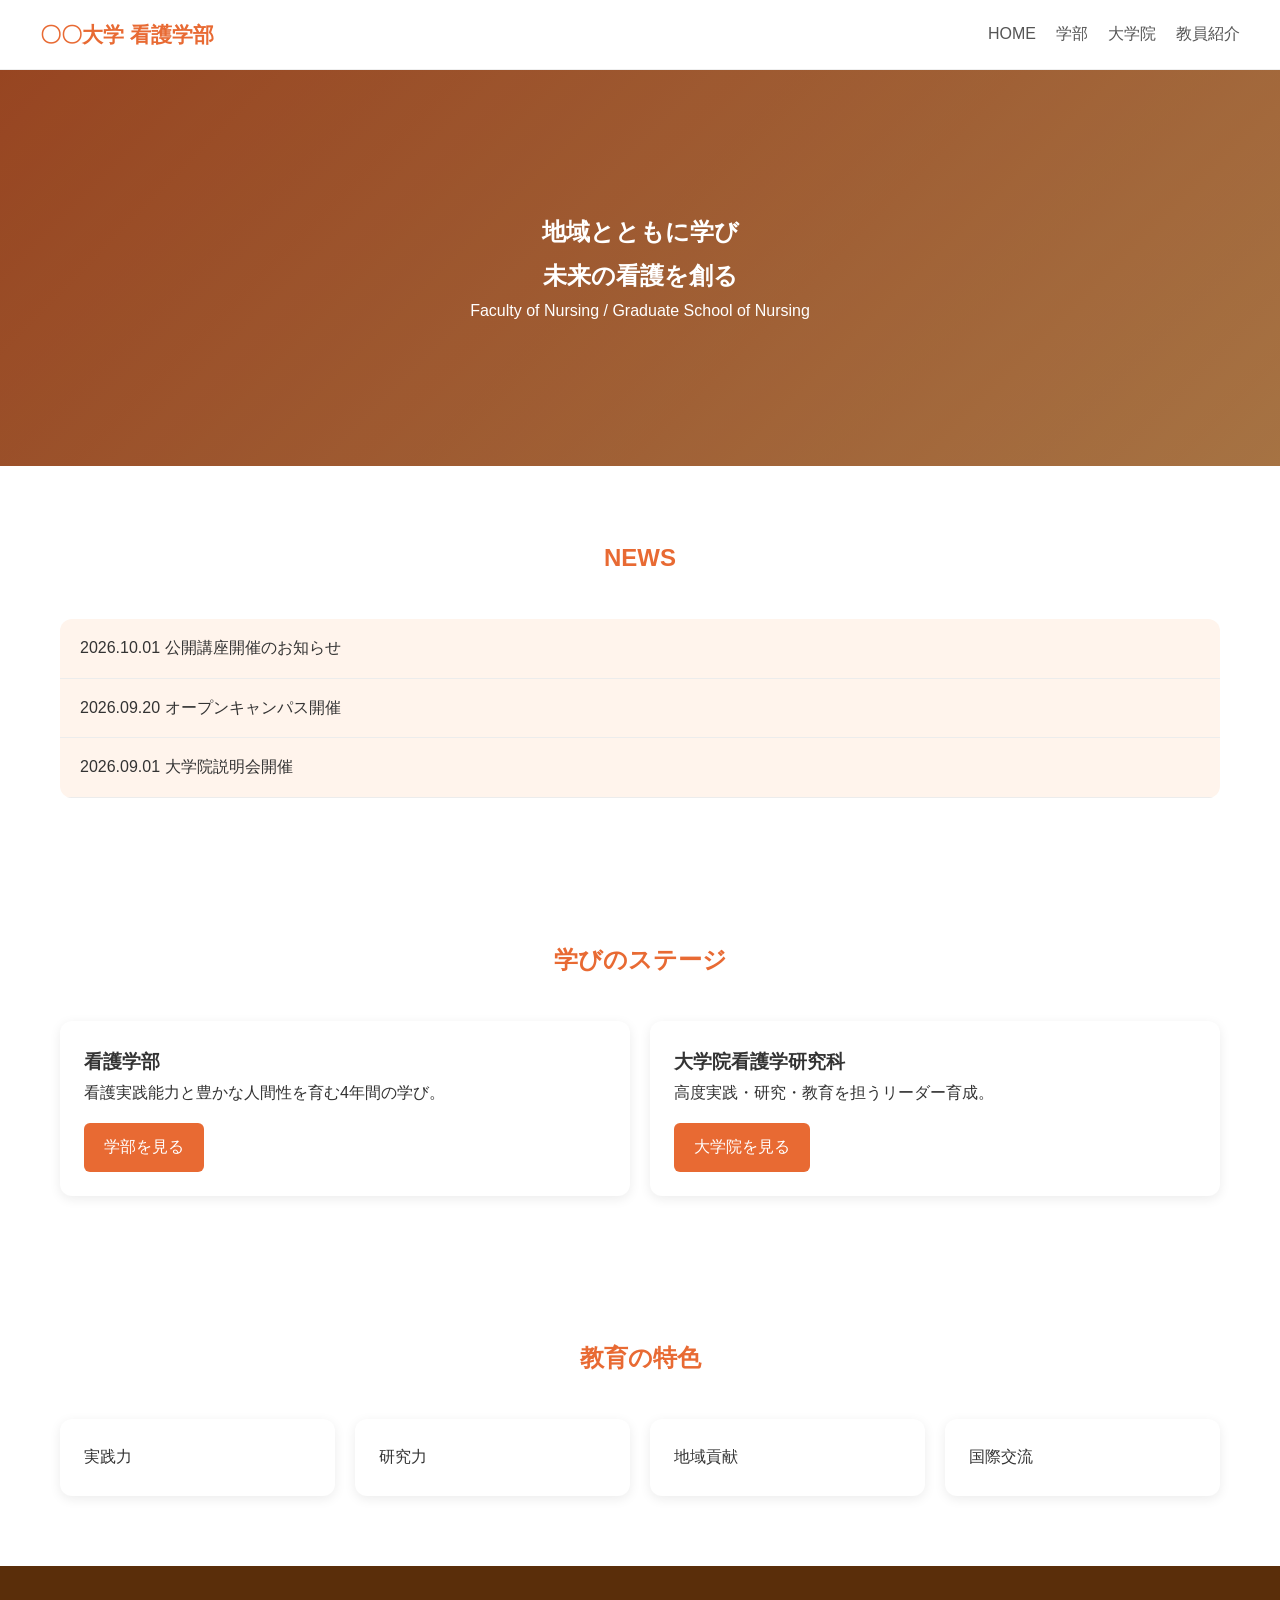
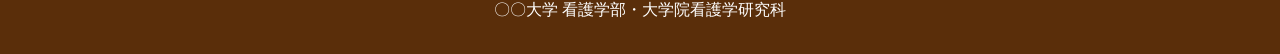
==== index.html @ 76dfa61d "Add files via upload" ====
<!doctype html><html lang="ja"><head><meta charset="utf-8"><meta name="viewport" content="width=device-width,initial-scale=1"><title>看護学部・大学院</title><link rel="stylesheet" href="style.css"></head><body><header><div class="container header-inner"><div class="logo">〇〇大学 看護学部</div><nav><a href="index.html">HOME</a><a href="faculty.html">学部</a><a href="graduate.html">大学院</a><a href="staff.html">教員紹介</a></nav></div></header><section class="hero"><h1>地域とともに学び<br>未来の看護を創る</h1><p>Faculty of Nursing / Graduate School of Nursing</p></section><section class="section"><div class="container"><h2 class="section-title">NEWS</h2><div class="news"><div class="news-item">2026.10.01 公開講座開催のお知らせ</div><div class="news-item">2026.09.20 オープンキャンパス開催</div><div class="news-item">2026.09.01 大学院説明会開催</div></div></div></section><section class="section"><div class="container"><h2 class="section-title">学びのステージ</h2><div class="cards"><div class="card"><h3>看護学部</h3><p>看護実践能力と豊かな人間性を育む4年間の学び。</p><a class="btn" href="faculty.html">学部を見る</a></div><div class="card"><h3>大学院看護学研究科</h3><p>高度実践・研究・教育を担うリーダー育成。</p><a class="btn" href="graduate.html">大学院を見る</a></div></div></div></section><section class="section"><div class="container"><h2 class="section-title">教育の特色</h2><div class="features"><div class="feature">実践力</div><div class="feature">研究力</div><div class="feature">地域貢献</div><div class="feature">国際交流</div></div></div></section><footer>〇〇大学 看護学部・大学院看護学研究科</footer></body></html>
---- style.css ----
:root{--main:#e86a33;--sub:#ff8c42;--light:#fff4ec;--text:#333;}*{margin:0;padding:0;box-sizing:border-box}body{font-family:"Yu Gothic",sans-serif;color:var(--text);line-height:1.8}header{background:#fff;border-bottom:1px solid #eee;position:sticky;top:0}.container{max-width:1200px;margin:auto;padding:0 20px}.header-inner{display:flex;justify-content:space-between;align-items:center;padding:16px 0}.logo{font-size:1.3rem;font-weight:bold;color:var(--main)}nav a{text-decoration:none;color:#555;margin-left:20px}.hero{background:linear-gradient(rgba(0,0,0,.35),rgba(0,0,0,.35)),linear-gradient(135deg,#e86a33,#ffb067);color:#fff;text-align:center;padding:140px 20px}.section{padding:70px 0}.section-title{text-align:center;margin-bottom:40px;color:var(--main)}.news{background:var(--light);border-radius:12px;overflow:hidden}.news-item{padding:15px 20px;border-bottom:1px solid #ececec}.cards,.staff-grid,.features{display:grid;gap:20px}.cards{grid-template-columns:repeat(auto-fit,minmax(280px,1fr))}.features{grid-template-columns:repeat(auto-fit,minmax(220px,1fr))}.card,.staff-card,.feature,.content-box{background:#fff;border-radius:12px;box-shadow:0 3px 12px rgba(0,0,0,.08);padding:24px}.btn{display:inline-block;background:var(--main);color:#fff;text-decoration:none;padding:10px 20px;border-radius:6px;margin-top:15px}.page-header{background:var(--main);color:#fff;text-align:center;padding:80px 20px}.staff-grid{grid-template-columns:repeat(auto-fit,minmax(240px,1fr))}footer{background:#5a2e0a;color:#fff;text-align:center;padding:30px}@media(max-width:768px){.header-inner{flex-direction:column}nav{margin-top:10px}.hero h1{font-size:2rem}}
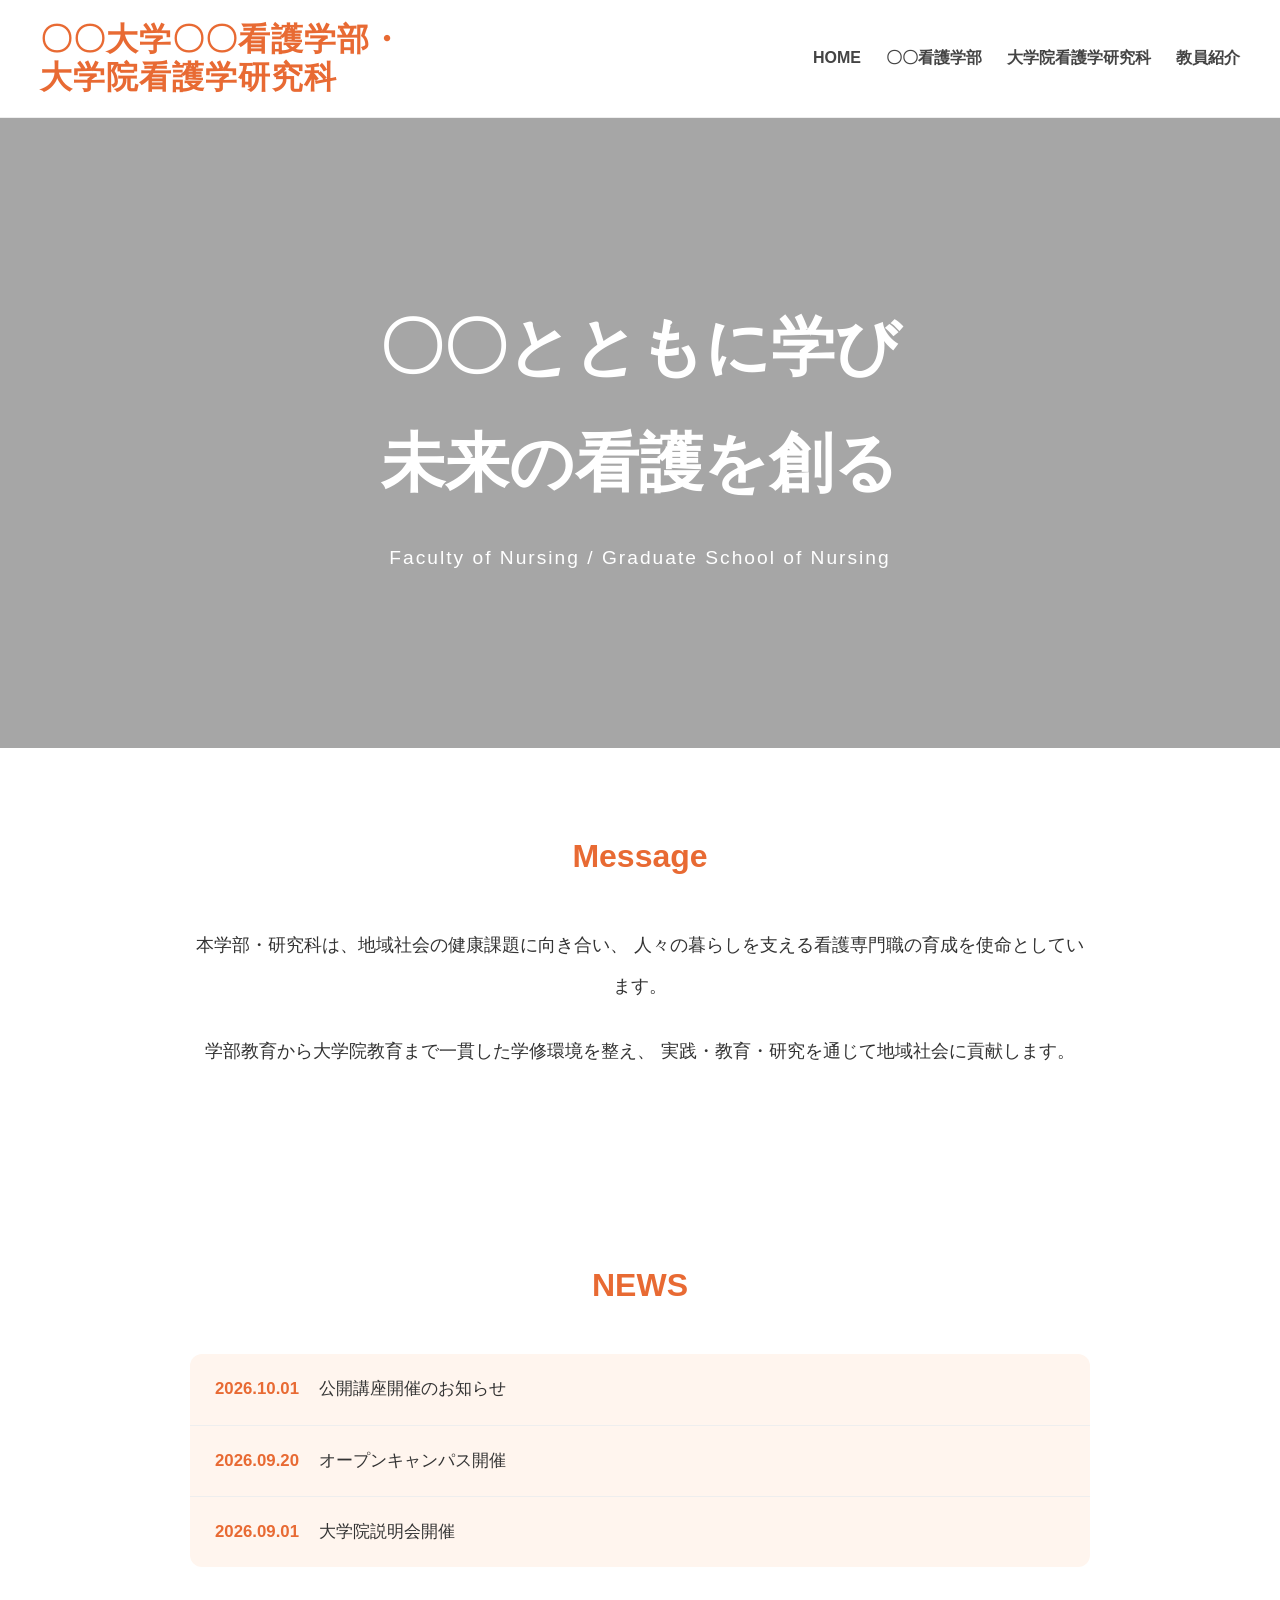
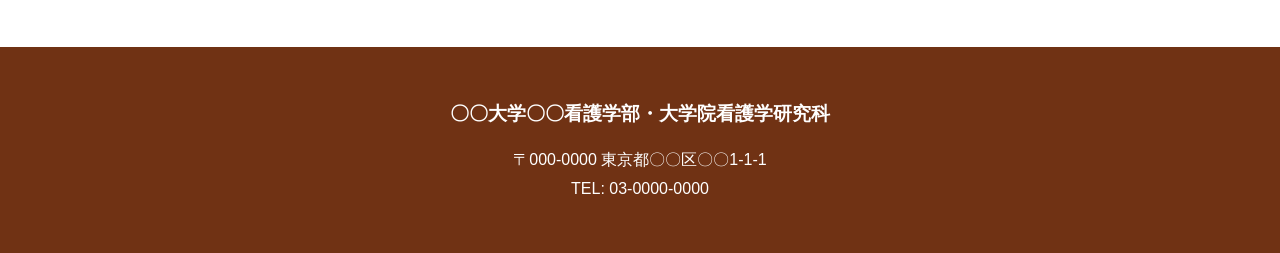
==== commit 8cf9e60c: "Update index.html" ====
--- a/index.html
+++ b/index.html
@@ -1 +1,146 @@
-<!doctype html><html lang="ja"><head><meta charset="utf-8"><meta name="viewport" content="width=device-width,initial-scale=1"><title>看護学部・大学院</title><link rel="stylesheet" href="style.css"></head><body><header><div class="container header-inner"><div class="logo">〇〇大学 看護学部</div><nav><a href="index.html">HOME</a><a href="faculty.html">学部</a><a href="graduate.html">大学院</a><a href="staff.html">教員紹介</a></nav></div></header><section class="hero"><h1>地域とともに学び<br>未来の看護を創る</h1><p>Faculty of Nursing / Graduate School of Nursing</p></section><section class="section"><div class="container"><h2 class="section-title">NEWS</h2><div class="news"><div class="news-item">2026.10.01 公開講座開催のお知らせ</div><div class="news-item">2026.09.20 オープンキャンパス開催</div><div class="news-item">2026.09.01 大学院説明会開催</div></div></div></section><section class="section"><div class="container"><h2 class="section-title">学びのステージ</h2><div class="cards"><div class="card"><h3>看護学部</h3><p>看護実践能力と豊かな人間性を育む4年間の学び。</p><a class="btn" href="faculty.html">学部を見る</a></div><div class="card"><h3>大学院看護学研究科</h3><p>高度実践・研究・教育を担うリーダー育成。</p><a class="btn" href="graduate.html">大学院を見る</a></div></div></div></section><section class="section"><div class="container"><h2 class="section-title">教育の特色</h2><div class="features"><div class="feature">実践力</div><div class="feature">研究力</div><div class="feature">地域貢献</div><div class="feature">国際交流</div></div></div></section><footer>〇〇大学 看護学部・大学院看護学研究科</footer></body></html>+<!doctype html>
+<html lang="ja">
+
+<head>
+<meta charset="utf-8">
+<meta name="viewport" content="width=device-width,initial-scale=1">
+
+<title>〇〇大学〇〇看護学部・大学院看護学研究科</title>
+
+<link rel="stylesheet" href="style.css">
+
+</head>
+
+<body>
+
+<header>
+
+<div class="container header-inner">
+
+<div class="logo">
+〇〇大学〇〇看護学部・<br>
+大学院看護学研究科
+</div>
+
+<nav>
+
+<a href="index.html">HOME</a>
+
+<a href="faculty.html">
+〇〇看護学部
+</a>
+
+<a href="graduate.html">
+大学院看護学研究科
+</a>
+
+<a href="staff.html">
+教員紹介
+</a>
+
+</nav>
+
+</div>
+
+</header>
+
+<section class="hero">
+
+<div class="hero-inner">
+
+<h1>
+〇〇とともに学び<br>
+未来の看護を創る
+</h1>
+
+<p>
+Faculty of Nursing / Graduate School of Nursing
+</p>
+
+</div>
+
+</section>
+
+<section class="section">
+
+<div class="container">
+
+<h2 class="section-title">
+Message
+</h2>
+
+<div class="message">
+
+<p>
+
+本学部・研究科は、地域社会の健康課題に向き合い、
+人々の暮らしを支える看護専門職の育成を使命としています。
+
+</p>
+
+<p>
+
+学部教育から大学院教育まで一貫した学修環境を整え、
+実践・教育・研究を通じて地域社会に貢献します。
+
+</p>
+
+</div>
+
+</div>
+
+</section>
+
+<section class="section">
+
+<div class="container">
+
+<h2 class="section-title">
+NEWS
+</h2>
+
+<div class="news">
+
+<div class="news-item">
+<span class="news-date">2026.10.01</span>
+公開講座開催のお知らせ
+</div>
+
+<div class="news-item">
+<span class="news-date">2026.09.20</span>
+オープンキャンパス開催
+</div>
+
+<div class="news-item">
+<span class="news-date">2026.09.01</span>
+大学院説明会開催
+</div>
+
+</div>
+
+</div>
+
+</section>
+
+<footer>
+
+<div class="container">
+
+<h3>
+〇〇大学〇〇看護学部・大学院看護学研究科
+</h3>
+
+<p>
+〒000-0000 東京都〇〇区〇〇1-1-1
+</p>
+
+<p>
+TEL: 03-0000-0000
+</p>
+
+</div>
+
+</footer>
+
+</body>
+</html>
--- a/style.css
+++ b/style.css
@@ -1 +1,267 @@
- :root{--main:#e86a33;--sub:#ff8c42;--light:#fff4ec;--text:#333;}*{margin:0;padding:0;box-sizing:border-box}body{font-family:"Yu Gothic",sans-serif;color:var(--text);line-height:1.8}header{background:#fff;border-bottom:1px solid #eee;position:sticky;top:0}.container{max-width:1200px;margin:auto;padding:0 20px}.header-inner{display:flex;justify-content:space-between;align-items:center;padding:16px 0}.logo{font-size:1.3rem;font-weight:bold;color:var(--main)}nav a{text-decoration:none;color:#555;margin-left:20px}.hero{background:linear-gradient(rgba(0,0,0,.35),rgba(0,0,0,.35)),linear-gradient(135deg,#e86a33,#ffb067);color:#fff;text-align:center;padding:140px 20px}.section{padding:70px 0}.section-title{text-align:center;margin-bottom:40px;color:var(--main)}.news{background:var(--light);border-radius:12px;overflow:hidden}.news-item{padding:15px 20px;border-bottom:1px solid #ececec}.cards,.staff-grid,.features{display:grid;gap:20px}.cards{grid-template-columns:repeat(auto-fit,minmax(280px,1fr))}.features{grid-template-columns:repeat(auto-fit,minmax(220px,1fr))}.card,.staff-card,.feature,.content-box{background:#fff;border-radius:12px;box-shadow:0 3px 12px rgba(0,0,0,.08);padding:24px}.btn{display:inline-block;background:var(--main);color:#fff;text-decoration:none;padding:10px 20px;border-radius:6px;margin-top:15px}.page-header{background:var(--main);color:#fff;text-align:center;padding:80px 20px}.staff-grid{grid-template-columns:repeat(auto-fit,minmax(240px,1fr))}footer{background:#5a2e0a;color:#fff;text-align:center;padding:30px}@media(max-width:768px){.header-inner{flex-direction:column}nav{margin-top:10px}.hero h1{font-size:2rem}}+:root{
+
+--main:#e86a33;
+--sub:#ff8c42;
+--light:#fff5ee;
+--dark:#703214;
+--text:#333;
+
+}
+
+*{
+margin:0;
+padding:0;
+box-sizing:border-box;
+}
+
+body{
+
+font-family:
+"Hiragino Sans",
+"Yu Gothic",
+sans-serif;
+
+color:var(--text);
+line-height:1.8;
+background:white;
+
+}
+
+.container{
+
+max-width:1200px;
+margin:auto;
+padding:0 20px;
+
+}
+
+/* header */
+
+header{
+
+background:white;
+border-bottom:1px solid #eee;
+position:sticky;
+top:0;
+z-index:999;
+
+}
+
+.header-inner{
+
+display:flex;
+justify-content:space-between;
+align-items:center;
+padding:20px 0;
+
+}
+
+.logo{
+
+font-size:2rem;
+font-weight:800;
+line-height:1.2;
+color:var(--main);
+letter-spacing:1px;
+
+}
+
+nav{
+
+display:flex;
+gap:25px;
+align-items:center;
+
+}
+
+nav a{
+
+text-decoration:none;
+color:#444;
+font-weight:600;
+
+}
+
+nav a:hover{
+
+color:var(--main);
+
+}
+
+/* hero */
+
+.hero{
+
+height:70vh;
+
+background:
+linear-gradient(
+rgba(0,0,0,.35),
+rgba(0,0,0,.35)
+),
+
+url("https://images.unsplash.com/photo-1576091160399-112ba8d25d1f?auto=format&fit=crop&w=1800&q=80");
+
+background-size:cover;
+background-position:center;
+
+display:flex;
+align-items:center;
+justify-content:center;
+
+text-align:center;
+color:white;
+
+}
+
+.hero h1{
+
+font-size:4rem;
+font-weight:700;
+margin-bottom:20px;
+
+}
+
+.hero p{
+
+font-size:1.2rem;
+letter-spacing:2px;
+
+}
+
+/* sections */
+
+.section{
+
+padding:80px 0;
+
+}
+
+.section-title{
+
+text-align:center;
+margin-bottom:40px;
+color:var(--main);
+font-size:2rem;
+
+}
+
+/* message */
+
+.message{
+
+max-width:900px;
+margin:auto;
+font-size:1.15rem;
+text-align:center;
+line-height:2.2;
+
+}
+
+.message p{
+
+margin-bottom:25px;
+
+}
+
+/* news */
+
+.news{
+
+background:var(--light);
+border-radius:12px;
+overflow:hidden;
+max-width:900px;
+margin:auto;
+
+}
+
+.news-item{
+
+padding:20px 25px;
+border-bottom:1px solid #eee;
+font-size:1.05rem;
+
+}
+
+.news-item:last-child{
+
+border-bottom:none;
+
+}
+
+.news-date{
+
+font-weight:bold;
+color:var(--main);
+margin-right:15px;
+
+}
+
+/* footer */
+
+footer{
+
+background:var(--dark);
+color:white;
+text-align:center;
+padding:50px 20px;
+
+}
+
+footer h3{
+
+margin-bottom:15px;
+
+}
+
+/* smartphone */
+
+@media(max-width:768px){
+
+.header-inner{
+
+flex-direction:column;
+gap:15px;
+
+}
+
+.logo{
+
+font-size:1.3rem;
+text-align:center;
+
+}
+
+nav{
+
+flex-wrap:wrap;
+justify-content:center;
+
+}
+
+.hero{
+
+height:60vh;
+
+}
+
+.hero h1{
+
+font-size:2.1rem;
+
+}
+
+.hero p{
+
+font-size:1rem;
+
+}
+
+.section{
+
+padding:60px 0;
+
+}
+
+}
